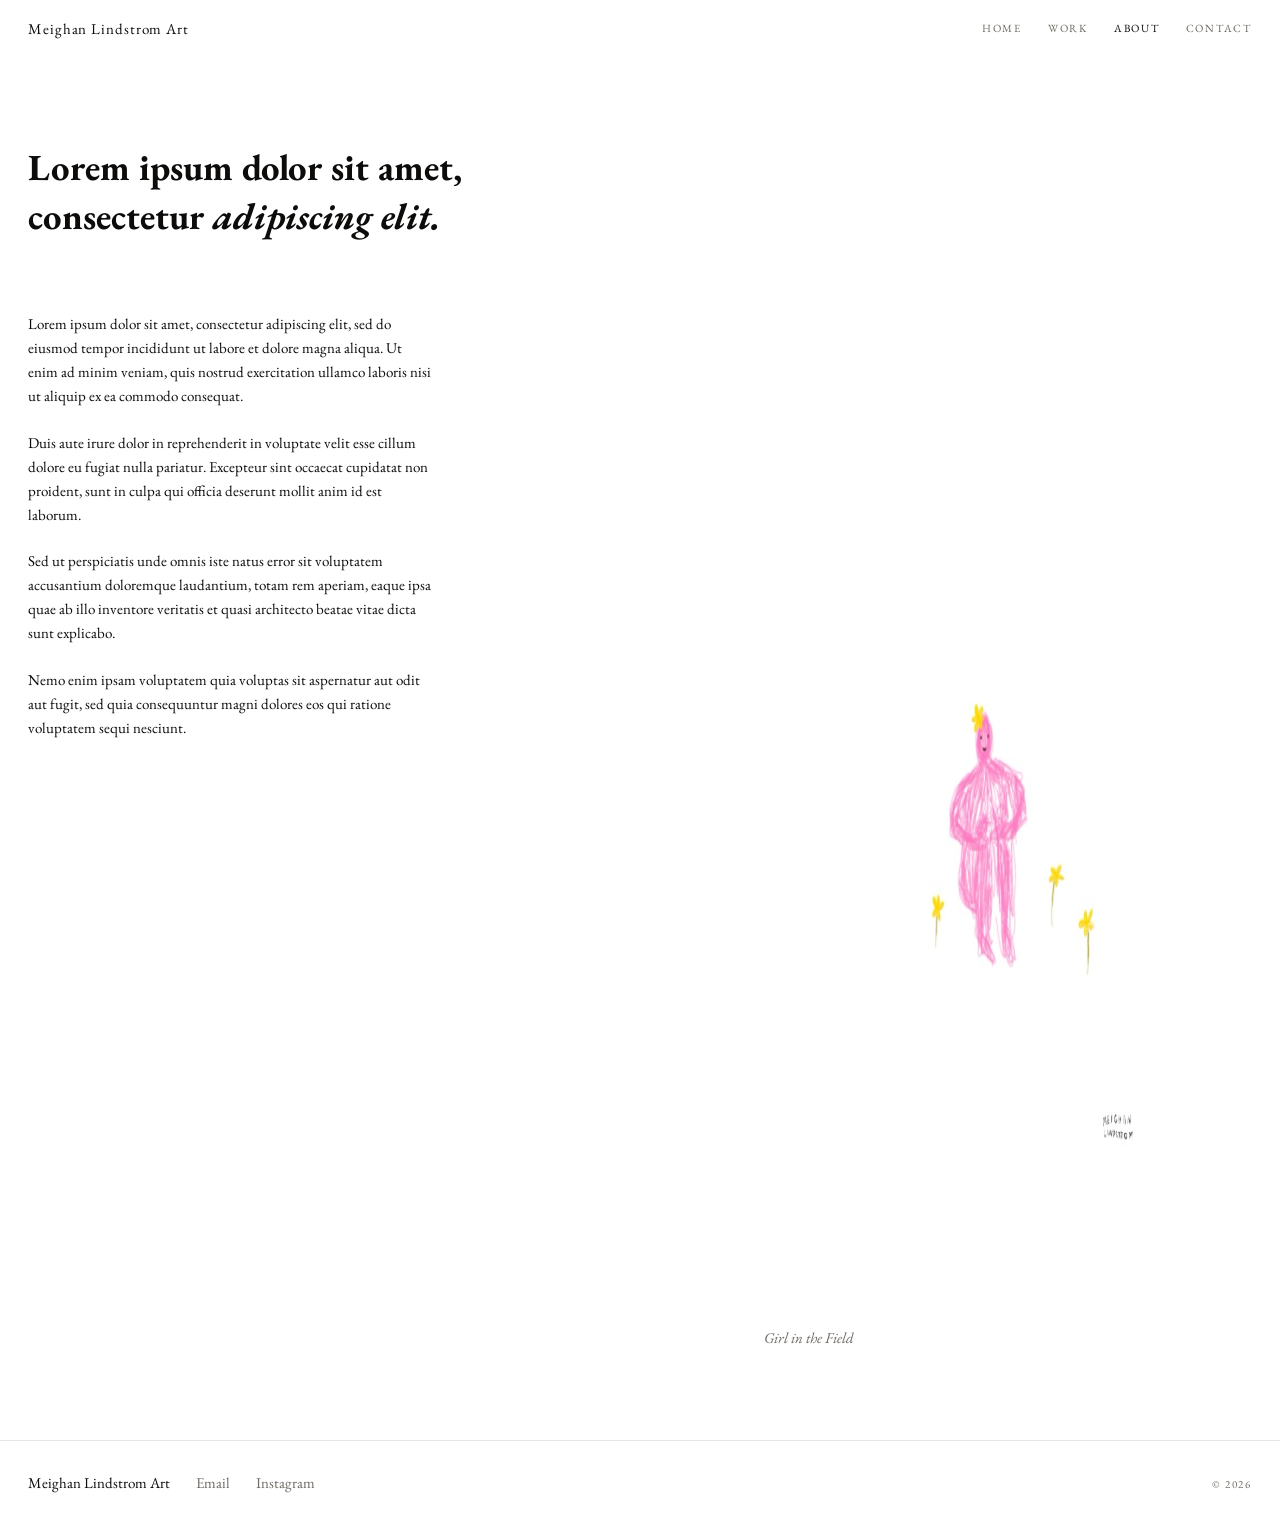
==== about.html @ ddb1b4e3 "Meighan Lindstrom portfolio site Static site, no build step. Home deals a capped chain of prints acr" ====
<!DOCTYPE html>
<html lang="en">
<head>
<meta charset="utf-8">
<meta name="viewport" content="width=device-width, initial-scale=1, viewport-fit=cover">
<title>About — Meighan Lindstrom Art</title>
<meta name="description" content="About Meighan Lindstrom — drawings and hand lettering.">
<link rel="preconnect" href="https://fonts.googleapis.com">
<link rel="preconnect" href="https://fonts.gstatic.com" crossorigin>
<link rel="stylesheet" href="css/style.css">
<link rel="icon" href="data:image/svg+xml,%3Csvg xmlns='http://www.w3.org/2000/svg' viewBox='0 0 32 32'%3E%3Crect width='32' height='32' fill='%23fff'/%3E%3Ctext x='16' y='24' font-family='Georgia,serif' font-size='21' text-anchor='middle' fill='%230d0c0b'%3EM%3C/text%3E%3C/svg%3E">
</head>
<body>

<header class="bar">
  <div class="bar__l"><a class="mark" href="index.html">Meighan Lindstrom Art</a></div>
  <div class="bar__c"></div>
  <nav class="bar__r" aria-label="Primary">
    <a class="navlink" href="index.html">Home</a>
    <a class="navlink" href="gallery.html">Work</a>
    <a class="navlink" href="about.html" aria-current="page">About</a>
    <a class="navlink" href="contact.html">Contact</a>
  </nav>
  <button class="burger" aria-label="Menu" aria-expanded="false">Menu</button>
</header>

<nav class="menu" aria-label="Menu">
  <a href="index.html">Home</a>
  <a href="gallery.html">Work</a>
  <a href="about.html" aria-current="page">About</a>
  <a href="contact.html">Contact</a>
  <div class="menu__sep"></div>
  <div class="menu__meta">
    <a href="mailto:hello@meighanlindstrom.com">hello@meighanlindstrom.com</a>
  </div>
</nav>

<main class="page">

  <div class="block" style="padding-top:clamp(40px,9vh,90px)">

    <!-- PLACEHOLDER — lorem ipsum standing in until Meighan's real
         About copy is written. Nothing here is factual. -->
    <h1 class="lede">
      Lorem ipsum dolor sit amet, consectetur <em>adipiscing elit.</em>
    </h1>

    <div class="cols">

      <div class="copy">
        <p>
          Lorem ipsum dolor sit amet, consectetur adipiscing elit, sed do
          eiusmod tempor incididunt ut labore et dolore magna aliqua. Ut enim
          ad minim veniam, quis nostrud exercitation ullamco laboris nisi ut
          aliquip ex ea commodo consequat.
        </p>
        <p>
          Duis aute irure dolor in reprehenderit in voluptate velit esse
          cillum dolore eu fugiat nulla pariatur. Excepteur sint occaecat
          cupidatat non proident, sunt in culpa qui officia deserunt mollit
          anim id est laborum.
        </p>
        <p>
          Sed ut perspiciatis unde omnis iste natus error sit voluptatem
          accusantium doloremque laudantium, totam rem aperiam, eaque ipsa
          quae ab illo inventore veritatis et quasi architecto beatae vitae
          dicta sunt explicabo.
        </p>
        <p>
          Nemo enim ipsam voluptatem quia voluptas sit aspernatur aut odit aut
          fugit, sed quia consequuntur magni dolores eos qui ratione
          voluptatem sequi nesciunt.
        </p>
      </div>

      <div>
        <figure class="plate">
          <img src="images/thumb/pink-figure.jpg" alt="Girl in the Field — drawing by Meighan Lindstrom" width="1000" height="1000" loading="lazy" decoding="async">
          <figcaption>Girl in the Field</figcaption>
        </figure>
      </div>

    </div>
  </div>

</main>

<footer class="foot">
  <span>Meighan Lindstrom Art</span>
  <a href="mailto:hello@meighanlindstrom.com">Email</a>
  <a href="https://instagram.com/" target="_blank" rel="noopener">Instagram</a>
  <span class="foot__end micro">© <span id="yr">2026</span></span>
</footer>

<script src="js/works.js"></script>
<script src="js/main.js"></script>
</body>
</html>
---- css/style.css ----
/* ============================================================
   MEIGHAN LINDSTROM
   White gallery. EB Garamond. Three-wide grid, tight gutters.
   Titles appear on hover — nothing under a print at rest.
   ============================================================ */

@import url('https://fonts.googleapis.com/css2?family=EB+Garamond:ital,wght@0,400;0,500;1,400&display=swap');

:root {
  --paper: #ffffff;
  --ink:   #0d0c0b;
  --mute:  #6e6a64;
  --rule:  #e8e6e2;

  --serif: 'EB Garamond', Georgia, 'Times New Roman', serif;

  --fs:    15px;
  --fs-sm: 11px;

  --pad:   28px;
  --bar:   58px;

  --ease:  cubic-bezier(0.22, 1, 0.36, 1);

  --stage-y:  clamp(16px, 4vh, 44px);
}

*, *::before, *::after { box-sizing: border-box; }

html { -webkit-text-size-adjust: 100%; }

body {
  margin: 0;
  background: var(--paper);
  color: var(--ink);
  font-family: var(--serif);
  font-size: var(--fs);
  font-weight: 400;
  line-height: 1.6;
  -webkit-font-smoothing: antialiased;
  -moz-osx-font-smoothing: grayscale;
  overflow-x: hidden;
}

img { display: block; max-width: 100%; }
a   { color: inherit; text-decoration: none; }
button {
  font: inherit; color: inherit; letter-spacing: inherit;
  border: 0; background: none; padding: 0; cursor: pointer;
}
::selection { background: var(--ink); color: var(--paper); }

/* available to assistive tech, absent from the page */
.sr-only {
  position: absolute;
  width: 1px; height: 1px;
  padding: 0; margin: -1px;
  overflow: hidden;
  clip: rect(0 0 0 0);
  white-space: nowrap;
  border: 0;
}

/* micro label — the only uppercase in the design */
.micro {
  font-size: var(--fs-sm);
  letter-spacing: .16em;
  text-transform: uppercase;
  color: var(--mute);
}

/* ============================================================
   BAR
   ============================================================ */

.bar {
  position: fixed;
  top: 0; left: 0; right: 0;
  z-index: 50;
  display: grid;
  grid-template-columns: 1fr auto 1fr;
  align-items: center;
  gap: 20px;
  height: var(--bar);
  padding: 0 var(--pad);
  background: var(--paper);
}
.bar__l { justify-self: start; }
.bar__c { justify-self: center; }
.bar__r { justify-self: end; display: flex; gap: 26px; }

.mark {
  display: inline-flex;
  align-items: center;
  min-height: 44px;
  font-size: var(--fs);
  letter-spacing: .06em;
  white-space: nowrap;
}

.filters { display: flex; gap: 22px; }

.filter,
.navlink {
  /* 44px hit area inside the 58px bar — the text does not move */
  display: inline-flex;
  align-items: center;
  min-height: 44px;
  font-size: var(--fs-sm);
  letter-spacing: .16em;
  text-transform: uppercase;
  color: var(--mute);
  white-space: nowrap;
  transition: color .35s var(--ease);
}
.filter:hover,
.navlink:hover { color: var(--ink); }
.filter[aria-pressed="true"],
.navlink[aria-current="page"] { color: var(--ink); }

.page { padding-top: calc(var(--bar) + 4px); }
.page.home { padding-top: var(--bar); }

/* ============================================================
   MENU (small screens)
   ============================================================ */

.burger {
  display: none;
  align-items: center;
  min-height: 44px;
  padding-left: 12px;
  font-size: var(--fs-sm);
  letter-spacing: .16em;
  text-transform: uppercase;
}

.menu {
  position: fixed;
  inset: 0;
  z-index: 45;
  background: var(--paper);
  padding: calc(var(--bar) + 28px) var(--pad) var(--pad);
  display: none;
  flex-direction: column;
}
body.menu-open .menu { display: flex; }
body.menu-open { overflow: hidden; }

.menu a {
  font-size: 1.9rem;
  line-height: 1.5;
  color: var(--ink);
}
.menu a[aria-current="page"] { font-style: italic; }
.menu__sep { height: 1px; background: var(--rule); margin: 26px 0 20px; }
.menu__meta a { font-size: var(--fs); color: var(--mute); }

/* ============================================================
   HOME — a crosshair, a name, and a spiral wake of prints
   ============================================================ */

.home {
  position: relative;
  min-height: calc(100dvh - var(--bar));
  overflow: hidden;
  padding: 0;
}

/* structure lines — the page is divided, not decorated */
.rules { position: absolute; inset: 0; pointer-events: none; z-index: 0; }
.rule { position: absolute; background: var(--rule); }

/* a single cross through the middle of the page, both lines running
   edge to edge */
.rule--v1 { left: 50%; top: 0;  bottom: 0; width: 1px; }
.rule--h1 { top: 50%;  left: 0; right: 0;  height: 1px; }

/* the deck — sets of prints land as one continuous, square-on chain.
   No transitions here on purpose: cards appear and go in a single frame. */
.trail { position: absolute; inset: 0; pointer-events: none; z-index: 1; }

.card {
  position: absolute;
  width: var(--w, 150px);
  aspect-ratio: 1;
  background: var(--paper);
  /* a hairline edge, because most of these prints are on white paper
     and a stack of them would otherwise read as one blank shape */
  box-shadow: 0 0 0 1px var(--rule);
  transform: translate(-50%, -50%);
}
.card img { width: 100%; height: 100%; object-fit: contain; }

.stage {
  position: relative;
  z-index: 2;
  min-height: calc(100dvh - var(--bar));
  display: grid;
  place-items: center;
  padding: 0 var(--pad);
  text-align: center;
  pointer-events: none;
}
.stage > * { pointer-events: auto; }

.stage__name {
  margin: 0;
  font-size: clamp(2.8rem, 9vw, 7.5rem);
  font-weight: 400;
  /* Garamond carries a long g descender and tall d/t ascenders; below
     about 1.06 the two lines collide. No glow is needed once they clear. */
  line-height: 1.08;
  letter-spacing: -0.02em;
}
.stage__name em { font-style: italic; }

.stage__say {
  margin: 22px 0 0;
  font-size: clamp(1rem, 1.7vw, 1.2rem);
  color: var(--mute);
}
.stage__go { margin-top: 34px; }

.stage__foot {
  position: absolute;
  z-index: 2;
  bottom: 0; left: 0; right: 0;
  display: flex;
  justify-content: space-between;
  gap: 16px;
  padding: 0 var(--pad) 26px;
  pointer-events: none;
}
.stage__foot > * {
  background: var(--paper);
  /* padding grows the hit area; the negative margin keeps the baseline */
  padding: 10px 0;
  margin: -10px 0;
}
.stage__foot a {
  pointer-events: auto;
  transition: color .35s var(--ease);
}
.stage__foot a:hover { color: var(--ink); }

/* lining figures, so the milliseconds do not shuffle the text width */
.stage__clock {
  font-variant-numeric: tabular-nums;
  font-feature-settings: "tnum";
}

.tlink {
  display: inline-flex;
  align-items: baseline;
  min-height: 44px;
  gap: 14px;
  font-family: var(--serif);
  font-style: italic;
  font-size: clamp(1.5rem, 2.4vw, 2.1rem);
  line-height: 1;
  letter-spacing: 0;
  text-transform: lowercase;
  padding-bottom: 4px;
  border-bottom: 1px solid transparent;
  background: transparent;
  transition: border-color .35s var(--ease);
}
.tlink:hover { border-color: var(--rule); }
.tlink svg { width: 12px; height: 12px; align-self: center; }

@media (max-width: 640px) {
  .stage__foot { font-size: 10px; }
}

/* ============================================================
   GRID — three wide, tight, no captions until hover
   ============================================================ */

.grid {
  display: grid;
  grid-template-columns: 1fr;
  gap: 30px 16px;
  padding: 14px var(--pad) 80px;
}
@media (min-width: 560px) {
  .grid {
    grid-template-columns: repeat(2, 1fr);
    gap: clamp(30px, 3.4vw, 52px) clamp(14px, 1.8vw, 26px);
  }
}
@media (min-width: 1000px) {
  .grid { grid-template-columns: repeat(3, 1fr); }
}

.item { display: block; }
.item.is-hidden { display: none; }

.item__box {
  display: flex;
  width: 100%;
  aspect-ratio: 1;
  align-items: center;
  justify-content: center;
}
.item__box img {
  max-width: 100%;
  max-height: 100%;
  width: auto;
  height: auto;
  opacity: 0;
  transition: opacity .5s var(--ease);
}
.item__box img.is-loaded { opacity: 1; }

/* title reserved but invisible until hover — keeps the lines clean */
.item__cap {
  display: block;
  height: 1.6em;
  margin-top: 18px;
  text-align: center;
  font-size: var(--fs);
  font-style: italic;
  color: var(--ink);
  opacity: 0;
  transform: translateY(4px);
  transition: opacity .4s var(--ease), transform .4s var(--ease);
  overflow: hidden;
  white-space: nowrap;
  text-overflow: ellipsis;
}
.item:hover .item__cap,
.item:focus-visible .item__cap { opacity: 1; transform: translateY(0); }

/* ============================================================
   TEXT PAGES
   ============================================================ */

.block { padding: 0 var(--pad) 90px; }

.lede {
  max-width: 30ch;
  margin: 0 0 clamp(48px, 8vh, 80px);
  font-size: clamp(1.5rem, 3.4vw, 2.3rem);
  line-height: 1.32;
}
.lede em { font-style: italic; }

.cols {
  display: grid;
  grid-template-columns: 1fr;
  gap: clamp(40px, 6vw, 80px);
}
@media (min-width: 860px) { .cols { grid-template-columns: 1.15fr .85fr; } }

.copy { max-width: 58ch; }
.copy p { margin: 0 0 1.5em; }
.copy p:last-child { margin-bottom: 0; }

.row {
  display: grid;
  grid-template-columns: 1fr;
  gap: 2px 20px;
  padding: 14px 0;
  border-top: 1px solid var(--rule);
}
@media (min-width: 560px) { .row { grid-template-columns: 9em 1fr; align-items: baseline; } }
.row:last-of-type { border-bottom: 1px solid var(--rule); }
.row__v a { border-bottom: 1px solid var(--rule); transition: border-color .35s var(--ease); }
.row__v a:hover { border-color: var(--ink); }

.plate { margin: 0; }
.plate figcaption { margin-top: 14px; font-style: italic; color: var(--mute); }

.head { padding: 0 var(--pad); margin-bottom: clamp(30px, 6vh, 54px); }

/* ============================================================
   FORM
   ============================================================ */

.form { max-width: 440px; }
.field { margin-bottom: 26px; }
.field label { display: block; margin-bottom: 8px; }

.field input,
.field textarea,
.field select {
  width: 100%;
  padding: 8px 0;
  border: 0;
  border-bottom: 1px solid var(--rule);
  border-radius: 0;
  background: none;
  font-family: var(--serif);
  font-size: var(--fs);
  color: var(--ink);
  transition: border-color .35s var(--ease);
}
.field textarea { resize: vertical; min-height: 6em; line-height: 1.6; }
.field select { appearance: none; cursor: pointer; padding-right: 22px; }

/* a select must not read as a text input */
.select-wrap { position: relative; display: block; }
.select-wrap svg {
  position: absolute;
  right: 2px; top: 50%;
  width: 10px; height: 10px;
  margin-top: -5px;
  pointer-events: none;
  color: var(--mute);
}
.field input:focus,
.field textarea:focus,
.field select:focus { outline: none; border-bottom-color: var(--ink); }

.submit {
  padding: 13px 40px;
  background: var(--ink);
  color: var(--paper);
  font-size: var(--fs-sm);
  letter-spacing: .16em;
  text-transform: uppercase;
  transition: opacity .35s var(--ease);
}
.submit:hover { opacity: .8; }

.note { margin-top: 18px; max-width: 42ch; }

/* ============================================================
   VIEWER
   ============================================================ */

.viewer {
  position: fixed;
  inset: 0;
  z-index: 60;
  display: none;
  grid-template-rows: var(--bar) 1fr var(--bar);
  background: var(--paper);
}
.viewer.is-open { display: grid; }
.viewer { overflow: hidden; }

.viewer__bar {
  position: relative;
  z-index: 2;
  background: var(--paper);
  display: flex;
  align-items: center;
  justify-content: space-between;
  gap: 20px;
  padding: 0 var(--pad);
}
.viewer__title {
  font-style: italic;
  font-size: var(--fs);
  min-width: 0;
  overflow: hidden;
  white-space: nowrap;
  text-overflow: ellipsis;
  opacity: 0;
  transition: opacity .4s var(--ease);
}
.viewer__title.is-in { opacity: 1; }
.viewer__close { display: inline-flex; align-items: center; min-height: 44px; font-size: var(--fs-sm); letter-spacing: .16em; text-transform: uppercase; color: var(--mute); transition: color .35s var(--ease); }
.viewer__close:hover { color: var(--ink); }

.viewer__stage {
  position: relative;
  min-height: 0;
}

/* two stacked layers so one print can cross-fade into the next */
.vlayer {
  position: absolute;
  inset: 0;
  display: flex;
  align-items: center;
  justify-content: center;
  padding: var(--stage-y) clamp(24px, 6vw, 90px);
  opacity: 0;
  pointer-events: none;
}
.vlayer.is-active { opacity: 1; pointer-events: auto; }

.vlayer__fig {
  position: relative;
  margin: 0;
  display: flex;
  align-items: center;
  justify-content: center;
  max-width: 100%;
  max-height: 100%;
}

.vlayer__img {
  position: relative;
  width: auto;
  height: auto;
  max-width: 100%;
  /* percentages would resolve against an auto-height parent and be
     dropped, so this is measured off the stage instead */
  max-height: calc(100dvh - (var(--bar) * 2) - (var(--stage-y) * 2));
}

.viewer__nav {
  position: relative;
  z-index: 2;
  background: var(--paper);
  display: flex;
  align-items: center;
  justify-content: flex-end;
  gap: 22px;
  padding: 0 var(--pad);
}
.viewer__count {
  font-size: var(--fs-sm);
  letter-spacing: .16em;
  color: var(--mute);
  font-variant-numeric: tabular-nums;
}
.arrow {
  display: grid;
  place-items: center;
  width: 44px; height: 44px;
  color: var(--mute);
  transition: color .35s var(--ease), transform .45s var(--ease);
}
.arrow:hover { color: var(--ink); }
.arrow--prev:hover { transform: translateX(-3px); }
.arrow--next:hover { transform: translateX(3px); }
.arrow svg { width: 17px; height: 17px; }

/* ============================================================
   FOOT
   ============================================================ */

.foot {
  display: flex;
  flex-wrap: wrap;
  gap: 10px 26px;
  align-items: baseline;
  padding: 30px var(--pad) 36px;
  border-top: 1px solid var(--rule);
}
.foot a { color: var(--mute); transition: color .35s var(--ease); }
.foot a:hover { color: var(--ink); }
.foot__end { margin-left: auto; }

/* ============================================================
   SMALL SCREENS
   ============================================================ */

@media (max-width: 859px) {
  :root { --pad: 20px; }
  .bar { grid-template-columns: 1fr auto; }
  .bar__c, .bar__r { display: none; }
  .burger { display: inline-flex; justify-self: end; }

  .filterbar {
    position: sticky;
    top: var(--bar);
    z-index: 30;
    background: var(--paper);
    padding: 4px var(--pad) 16px;
    overflow-x: auto;
    -webkit-overflow-scrolling: touch;
    scrollbar-width: none;
  }
  .filterbar::-webkit-scrollbar { display: none; }
  .filterbar .filters { width: max-content; }
}
@media (min-width: 860px) { .filterbar { display: none; } }

@media (prefers-reduced-motion: reduce) {
  /* colour and opacity feedback survives; travel does not.
     JS also sets the viewer's slide distance to 0. */
  html { scroll-behavior: auto; }
  .item__cap { opacity: 1; transform: none; transition: none; }
  .arrow:hover { transform: none; }
  .vlayer { transition-property: opacity !important; }
  .trail { display: none; }
}
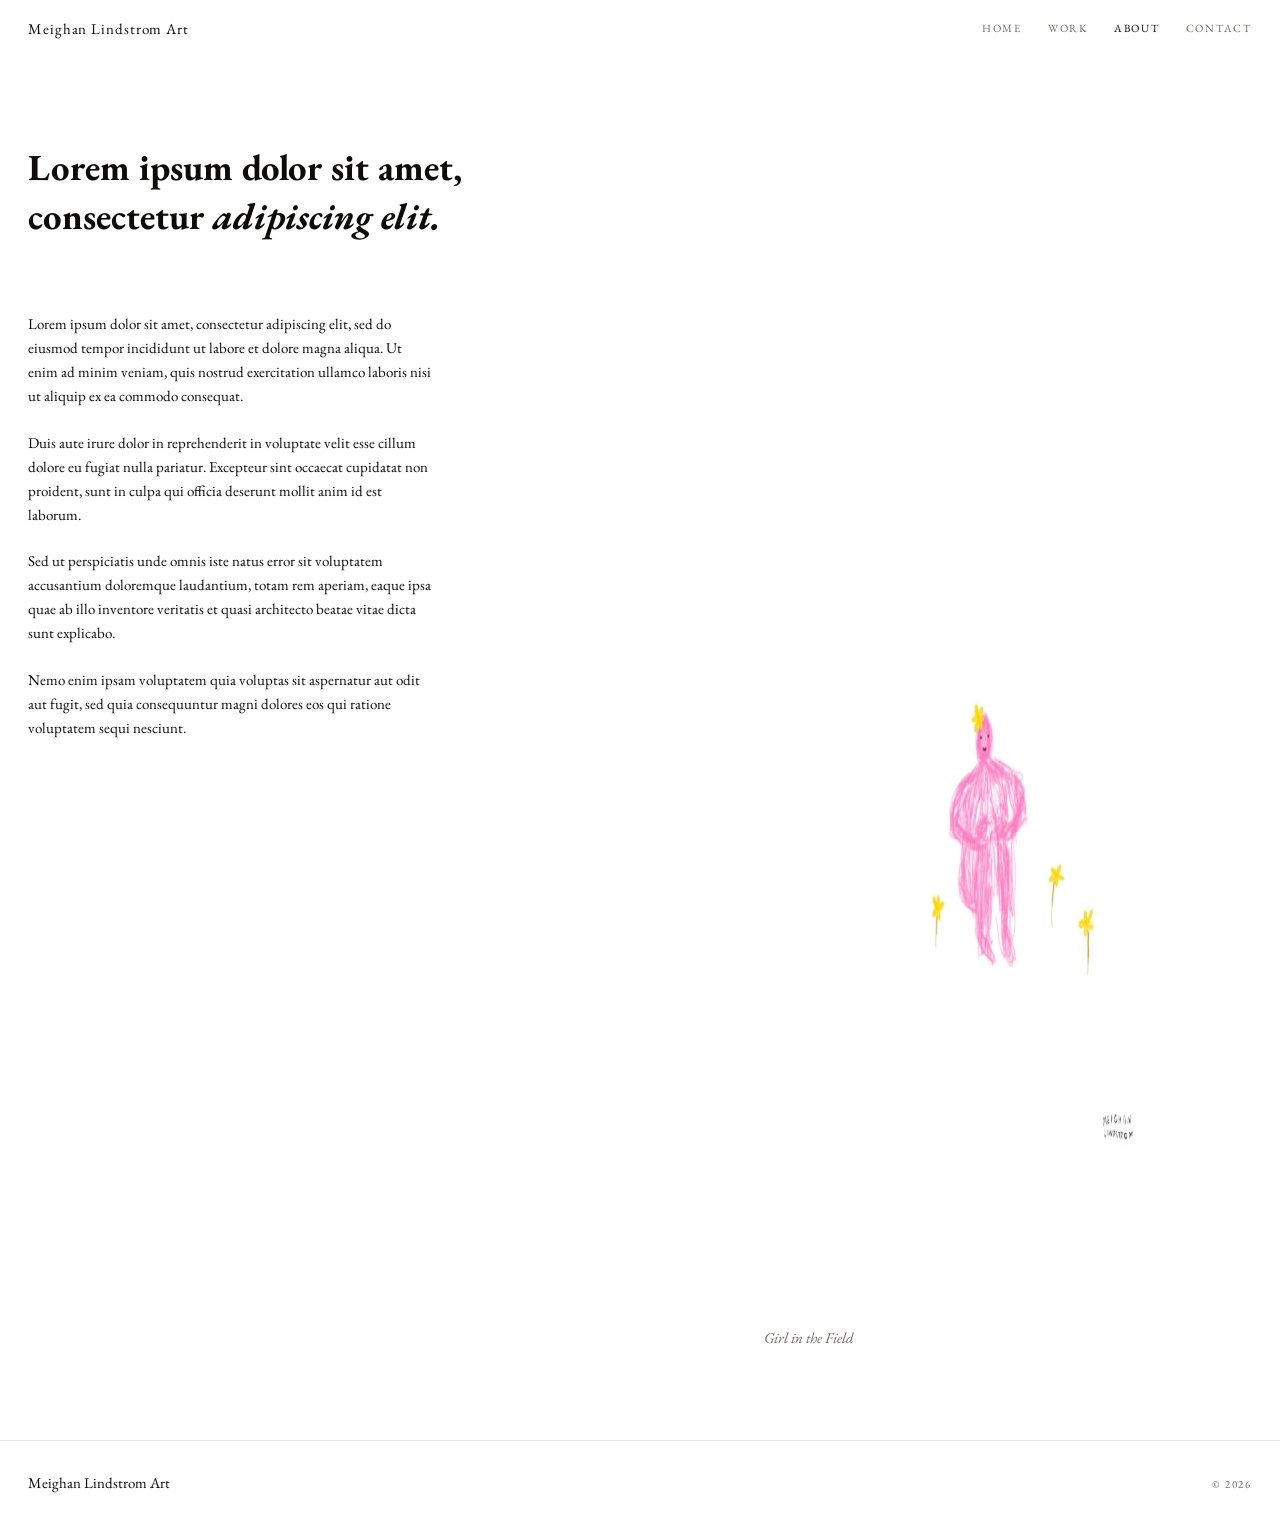
==== commit ac0a501c: "Remove placeholder contact details The site shipped with an invented hello@ address and an Instagram" ====
--- a/about.html
+++ b/about.html
@@ -29,10 +29,6 @@
   <a href="gallery.html">Work</a>
   <a href="about.html" aria-current="page">About</a>
   <a href="contact.html">Contact</a>
-  <div class="menu__sep"></div>
-  <div class="menu__meta">
-    <a href="mailto:hello@meighanlindstrom.com">hello@meighanlindstrom.com</a>
-  </div>
 </nav>
 
 <main class="page">
@@ -87,8 +83,6 @@
 
 <footer class="foot">
   <span>Meighan Lindstrom Art</span>
-  <a href="mailto:hello@meighanlindstrom.com">Email</a>
-  <a href="https://instagram.com/" target="_blank" rel="noopener">Instagram</a>
   <span class="foot__end micro">© <span id="yr">2026</span></span>
 </footer>
 
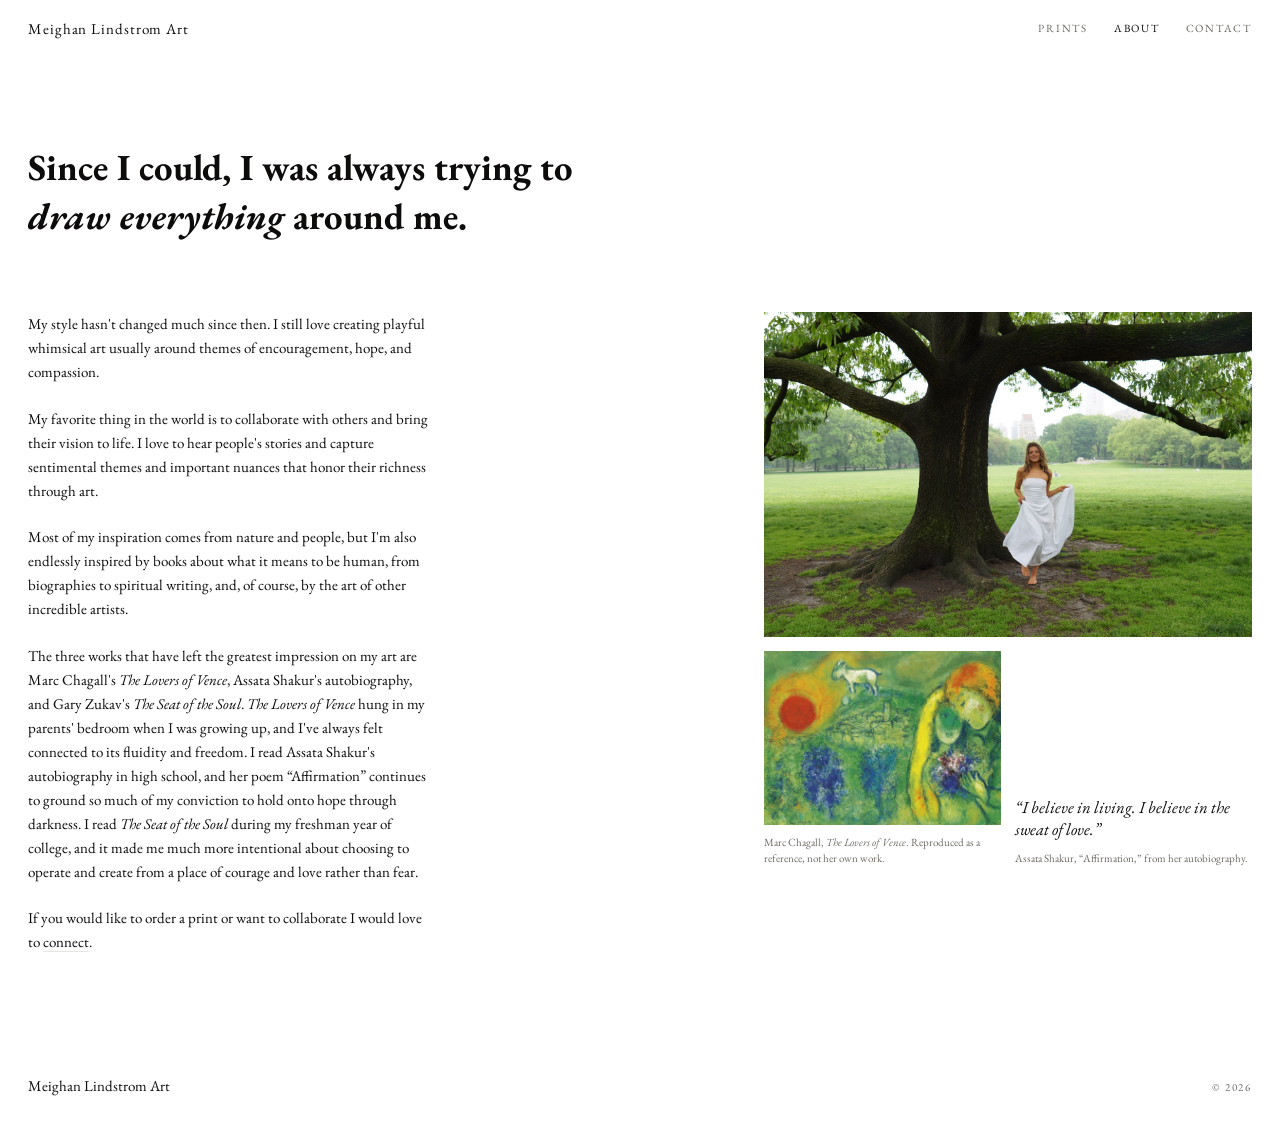
==== commit 2801e4a8: "Prints page becomes the home page; new work; icon Meighan's edits: - the welcome page is gone, the p" ====
--- a/about.html
+++ b/about.html
@@ -8,7 +8,9 @@
 <link rel="preconnect" href="https://fonts.googleapis.com">
 <link rel="preconnect" href="https://fonts.gstatic.com" crossorigin>
 <link rel="stylesheet" href="css/style.css">
-<link rel="icon" href="data:image/svg+xml,%3Csvg xmlns='http://www.w3.org/2000/svg' viewBox='0 0 32 32'%3E%3Crect width='32' height='32' fill='%23fff'/%3E%3Ctext x='16' y='24' font-family='Georgia,serif' font-size='21' text-anchor='middle' fill='%230d0c0b'%3EM%3C/text%3E%3C/svg%3E">
+<link rel="icon" href="images/icon-32.png" sizes="32x32">
+<link rel="icon" href="images/icon-512.png" sizes="512x512">
+<link rel="apple-touch-icon" href="images/icon-180.png">
 </head>
 <body>
 
@@ -16,8 +18,7 @@
   <div class="bar__l"><a class="mark" href="index.html">Meighan Lindstrom Art</a></div>
   <div class="bar__c"></div>
   <nav class="bar__r" aria-label="Primary">
-    <a class="navlink" href="index.html">Home</a>
-    <a class="navlink" href="gallery.html">Work</a>
+    <a class="navlink" href="index.html">Prints</a>
     <a class="navlink" href="about.html" aria-current="page">About</a>
     <a class="navlink" href="contact.html">Contact</a>
   </nav>
@@ -25,8 +26,7 @@
 </header>
 
 <nav class="menu" aria-label="Menu">
-  <a href="index.html">Home</a>
-  <a href="gallery.html">Work</a>
+  <a href="index.html">Prints</a>
   <a href="about.html" aria-current="page">About</a>
   <a href="contact.html">Contact</a>
 </nav>
@@ -35,45 +35,64 @@
 
   <div class="block" style="padding-top:clamp(40px,9vh,90px)">
 
-    <!-- PLACEHOLDER — lorem ipsum standing in until Meighan's real
-         About copy is written. Nothing here is factual. -->
     <h1 class="lede">
-      Lorem ipsum dolor sit amet, consectetur <em>adipiscing elit.</em>
+      Since I could, I was always trying to <em>draw everything</em> around me.
     </h1>
 
     <div class="cols">
 
       <div class="copy">
         <p>
-          Lorem ipsum dolor sit amet, consectetur adipiscing elit, sed do
-          eiusmod tempor incididunt ut labore et dolore magna aliqua. Ut enim
-          ad minim veniam, quis nostrud exercitation ullamco laboris nisi ut
-          aliquip ex ea commodo consequat.
+          My style hasn't changed much since then. I still love creating
+          playful whimsical art usually around themes of encouragement, hope,
+          and compassion.
         </p>
         <p>
-          Duis aute irure dolor in reprehenderit in voluptate velit esse
-          cillum dolore eu fugiat nulla pariatur. Excepteur sint occaecat
-          cupidatat non proident, sunt in culpa qui officia deserunt mollit
-          anim id est laborum.
+          My favorite thing in the world is to collaborate with others and
+          bring their vision to life. I love to hear people's stories and
+          capture sentimental themes and important nuances that honor their
+          richness through art.
         </p>
         <p>
-          Sed ut perspiciatis unde omnis iste natus error sit voluptatem
-          accusantium doloremque laudantium, totam rem aperiam, eaque ipsa
-          quae ab illo inventore veritatis et quasi architecto beatae vitae
-          dicta sunt explicabo.
+          Most of my inspiration comes from nature and people, but I'm also
+          endlessly inspired by books about what it means to be human, from
+          biographies to spiritual writing, and, of course, by the art of
+          other incredible artists.
         </p>
         <p>
-          Nemo enim ipsam voluptatem quia voluptas sit aspernatur aut odit aut
-          fugit, sed quia consequuntur magni dolores eos qui ratione
-          voluptatem sequi nesciunt.
+          The three works that have left the greatest impression on my art are
+          Marc Chagall's <em>The Lovers of Vence</em>, Assata Shakur's
+          autobiography, and Gary Zukav's <em>The Seat of the Soul</em>.
+          <em>The Lovers of Vence</em> hung in my parents' bedroom when I was
+          growing up, and I've always felt connected to its fluidity and
+          freedom. I read Assata Shakur's autobiography in high school, and her
+          poem &ldquo;Affirmation&rdquo; continues to ground so much of my
+          conviction to hold onto hope through darkness. I read
+          <em>The Seat of the Soul</em> during my freshman year of college, and
+          it made me much more intentional about choosing to operate and create
+          from a place of courage and love rather than fear.
+        </p>
+        <p>
+          If you would like to order a print or want to collaborate I would
+          love to <a href="contact.html" style="border-bottom:1px solid var(--rule)">connect</a>.
         </p>
       </div>
 
-      <div>
-        <figure class="plate">
-          <img src="images/thumb/pink-figure.jpg" alt="Girl in the Field — drawing by Meighan Lindstrom" width="1000" height="1000" loading="lazy" decoding="async">
-          <figcaption>Girl in the Field</figcaption>
+      <div class="about__side">
+        <figure class="portrait">
+          <img src="images/portrait.jpg" alt="Meighan Lindstrom in Central Park" width="1500" height="1000" loading="lazy" decoding="async">
         </figure>
+
+        <div class="pair">
+          <figure>
+            <img src="images/ref-chagall.jpg" alt="The Lovers of Vence, a painting by Marc Chagall" width="1000" height="735" loading="lazy" decoding="async">
+            <figcaption>Marc Chagall, <em>The Lovers of Vence</em>. Reproduced as a reference, not her own work.</figcaption>
+          </figure>
+          <figure class="ref-quote">
+            <blockquote>&ldquo;I believe in living. I believe in the sweat of love.&rdquo;</blockquote>
+            <figcaption>Assata Shakur, &ldquo;Affirmation,&rdquo; from her autobiography.</figcaption>
+          </figure>
+        </div>
       </div>
 
     </div>
--- a/css/style.css
+++ b/css/style.css
@@ -83,7 +83,13 @@
   gap: 20px;
   height: var(--bar);
   padding: 0 var(--pad);
-  background: var(--paper);
+  /* nothing behind it until the page moves, so the deck runs under it */
+  background: transparent;
+  transition: background-color .4s var(--ease), box-shadow .4s var(--ease);
+}
+body.scrolled .bar {
+  background: var(--paper);
+  box-shadow: 0 1px 0 0 var(--rule);
 }
 .bar__l { justify-self: start; }
 .bar__c { justify-self: center; }
@@ -98,9 +104,6 @@
   white-space: nowrap;
 }
 
-.filters { display: flex; gap: 22px; }
-
-.filter,
 .navlink {
   /* 44px hit area inside the 58px bar — the text does not move */
   display: inline-flex;
@@ -113,13 +116,10 @@
   white-space: nowrap;
   transition: color .35s var(--ease);
 }
-.filter:hover,
 .navlink:hover { color: var(--ink); }
-.filter[aria-pressed="true"],
 .navlink[aria-current="page"] { color: var(--ink); }
 
 .page { padding-top: calc(var(--bar) + 4px); }
-.page.home { padding-top: var(--bar); }
 
 /* ============================================================
    MENU (small screens)
@@ -145,6 +145,7 @@
   flex-direction: column;
 }
 body.menu-open .menu { display: flex; }
+body.menu-open .bar { background: var(--paper); }
 body.menu-open { overflow: hidden; }
 
 .menu a {
@@ -155,123 +156,6 @@
 .menu a[aria-current="page"] { font-style: italic; }
 .menu__sep { height: 1px; background: var(--rule); margin: 26px 0 20px; }
 .menu__meta a { font-size: var(--fs); color: var(--mute); }
-
-/* ============================================================
-   HOME — a crosshair, a name, and a spiral wake of prints
-   ============================================================ */
-
-.home {
-  position: relative;
-  min-height: calc(100dvh - var(--bar));
-  overflow: hidden;
-  padding: 0;
-}
-
-/* structure lines — the page is divided, not decorated */
-.rules { position: absolute; inset: 0; pointer-events: none; z-index: 0; }
-.rule { position: absolute; background: var(--rule); }
-
-/* a single cross through the middle of the page, both lines running
-   edge to edge */
-.rule--v1 { left: 50%; top: 0;  bottom: 0; width: 1px; }
-.rule--h1 { top: 50%;  left: 0; right: 0;  height: 1px; }
-
-/* the deck — sets of prints land as one continuous, square-on chain.
-   No transitions here on purpose: cards appear and go in a single frame. */
-.trail { position: absolute; inset: 0; pointer-events: none; z-index: 1; }
-
-.card {
-  position: absolute;
-  width: var(--w, 150px);
-  aspect-ratio: 1;
-  background: var(--paper);
-  /* a hairline edge, because most of these prints are on white paper
-     and a stack of them would otherwise read as one blank shape */
-  box-shadow: 0 0 0 1px var(--rule);
-  transform: translate(-50%, -50%);
-}
-.card img { width: 100%; height: 100%; object-fit: contain; }
-
-.stage {
-  position: relative;
-  z-index: 2;
-  min-height: calc(100dvh - var(--bar));
-  display: grid;
-  place-items: center;
-  padding: 0 var(--pad);
-  text-align: center;
-  pointer-events: none;
-}
-.stage > * { pointer-events: auto; }
-
-.stage__name {
-  margin: 0;
-  font-size: clamp(2.8rem, 9vw, 7.5rem);
-  font-weight: 400;
-  /* Garamond carries a long g descender and tall d/t ascenders; below
-     about 1.06 the two lines collide. No glow is needed once they clear. */
-  line-height: 1.08;
-  letter-spacing: -0.02em;
-}
-.stage__name em { font-style: italic; }
-
-.stage__say {
-  margin: 22px 0 0;
-  font-size: clamp(1rem, 1.7vw, 1.2rem);
-  color: var(--mute);
-}
-.stage__go { margin-top: 34px; }
-
-.stage__foot {
-  position: absolute;
-  z-index: 2;
-  bottom: 0; left: 0; right: 0;
-  display: flex;
-  justify-content: space-between;
-  gap: 16px;
-  padding: 0 var(--pad) 26px;
-  pointer-events: none;
-}
-.stage__foot > * {
-  background: var(--paper);
-  /* padding grows the hit area; the negative margin keeps the baseline */
-  padding: 10px 0;
-  margin: -10px 0;
-}
-.stage__foot a {
-  pointer-events: auto;
-  transition: color .35s var(--ease);
-}
-.stage__foot a:hover { color: var(--ink); }
-
-/* lining figures, so the milliseconds do not shuffle the text width */
-.stage__clock {
-  font-variant-numeric: tabular-nums;
-  font-feature-settings: "tnum";
-}
-
-.tlink {
-  display: inline-flex;
-  align-items: baseline;
-  min-height: 44px;
-  gap: 14px;
-  font-family: var(--serif);
-  font-style: italic;
-  font-size: clamp(1.5rem, 2.4vw, 2.1rem);
-  line-height: 1;
-  letter-spacing: 0;
-  text-transform: lowercase;
-  padding-bottom: 4px;
-  border-bottom: 1px solid transparent;
-  background: transparent;
-  transition: border-color .35s var(--ease);
-}
-.tlink:hover { border-color: var(--rule); }
-.tlink svg { width: 12px; height: 12px; align-self: center; }
-
-@media (max-width: 640px) {
-  .stage__foot { font-size: 10px; }
-}
 
 /* ============================================================
    GRID — three wide, tight, no captions until hover
@@ -370,6 +254,36 @@
 .row__v a:hover { border-color: var(--ink); }
 
 .plate { margin: 0; }
+
+/* about: the photograph sits in the side column, with room beneath it
+   for the two reference images once they are cleared to publish */
+.portrait { margin: 0; }
+.portrait img { width: 100%; height: auto; }
+.portrait figcaption { margin-top: 12px; font-style: italic; color: var(--mute); }
+
+.pair {
+  display: grid;
+  grid-template-columns: 1fr 1fr;
+  gap: 14px;
+  margin-top: 14px;
+}
+.pair figure { margin: 0; }
+.pair img { width: 100%; height: auto; }
+.pair figcaption { margin-top: 10px; font-size: var(--fs-sm); color: var(--mute); line-height: 1.45; }
+
+/* the second reference is a text artifact rather than an image, so it
+   is given the same footprint as the plate beside it */
+.ref-quote {
+  display: flex;
+  flex-direction: column;
+  justify-content: flex-end;
+}
+.ref-quote blockquote {
+  margin: 0;
+  font-style: italic;
+  font-size: 1.05rem;
+  line-height: 1.35;
+}
 .plate figcaption { margin-top: 14px; font-style: italic; color: var(--mute); }
 
 .head { padding: 0 var(--pad); margin-bottom: clamp(30px, 6vh, 54px); }
@@ -541,7 +455,6 @@
   gap: 10px 26px;
   align-items: baseline;
   padding: 30px var(--pad) 36px;
-  border-top: 1px solid var(--rule);
 }
 .foot a { color: var(--mute); transition: color .35s var(--ease); }
 .foot a:hover { color: var(--ink); }
@@ -556,28 +469,13 @@
   .bar { grid-template-columns: 1fr auto; }
   .bar__c, .bar__r { display: none; }
   .burger { display: inline-flex; justify-self: end; }
-
-  .filterbar {
-    position: sticky;
-    top: var(--bar);
-    z-index: 30;
-    background: var(--paper);
-    padding: 4px var(--pad) 16px;
-    overflow-x: auto;
-    -webkit-overflow-scrolling: touch;
-    scrollbar-width: none;
-  }
-  .filterbar::-webkit-scrollbar { display: none; }
-  .filterbar .filters { width: max-content; }
-}
-@media (min-width: 860px) { .filterbar { display: none; } }
+}
 
 @media (prefers-reduced-motion: reduce) {
-  /* colour and opacity feedback survives; travel does not.
-     JS also sets the viewer's slide distance to 0. */
+  /* colour and opacity feedback survives; the viewer's slide does not.
+     JS also sets the slide distance to 0. */
   html { scroll-behavior: auto; }
   .item__cap { opacity: 1; transform: none; transition: none; }
   .arrow:hover { transform: none; }
   .vlayer { transition-property: opacity !important; }
-  .trail { display: none; }
-}
+}
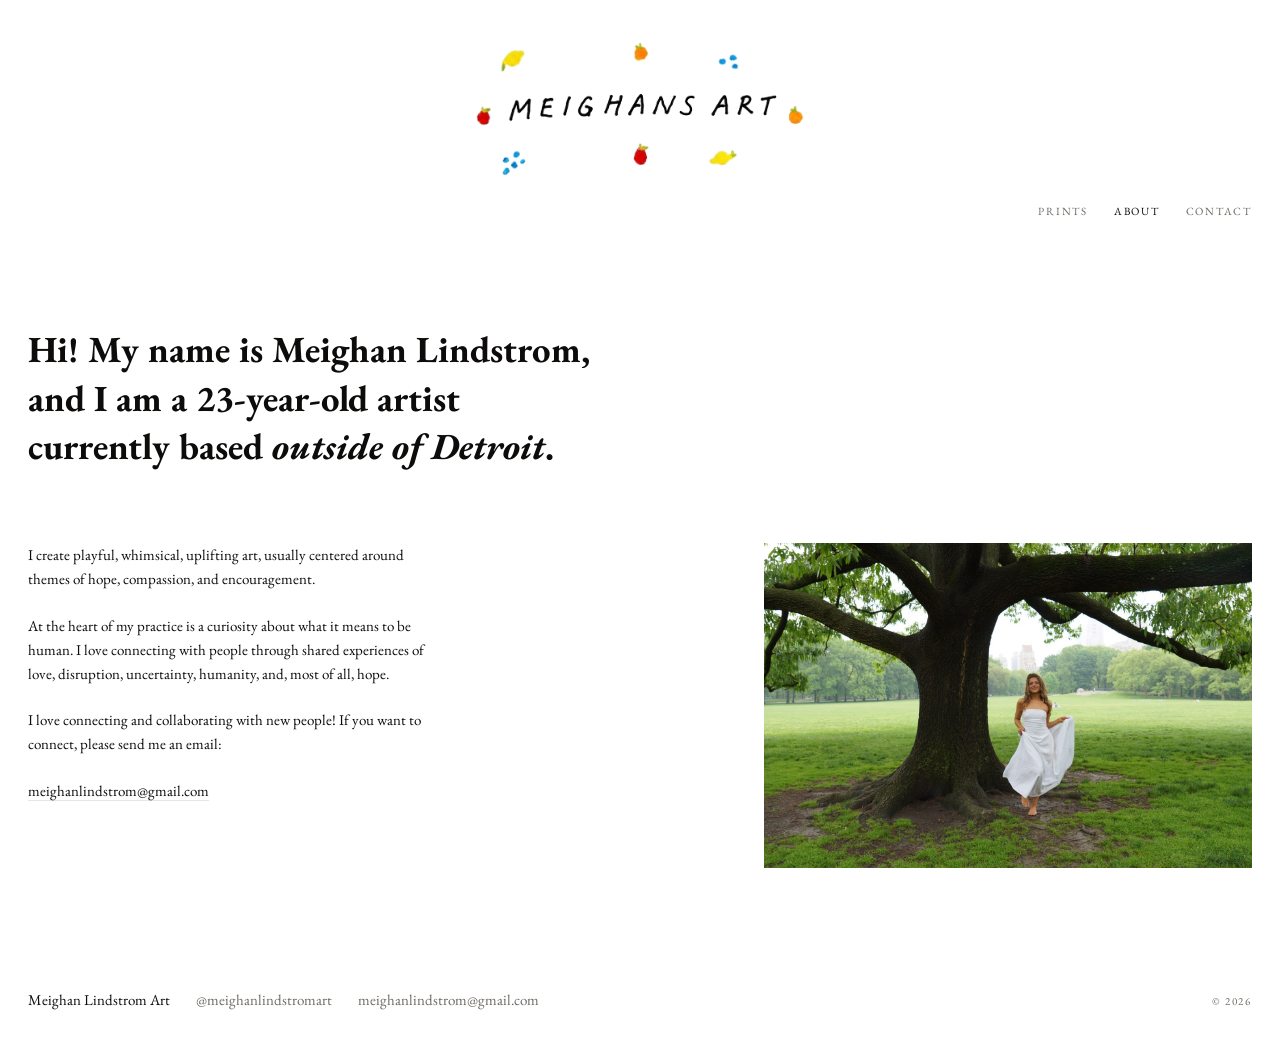
==== commit c56457af: "Meighan's final edits: her order, her bio, logo as the title Her running order, sent as four annotat" ====
--- a/about.html
+++ b/about.html
@@ -5,6 +5,12 @@
 <meta name="viewport" content="width=device-width, initial-scale=1, viewport-fit=cover">
 <title>About — Meighan Lindstrom Art</title>
 <meta name="description" content="About Meighan Lindstrom — drawings and hand lettering.">
+<meta property="og:title" content="About — Meighan Lindstrom Art">
+<meta property="og:url" content="https://landon358.github.io/meighanlindstromart/about.html">
+<meta property="og:image" content="https://landon358.github.io/meighanlindstromart/images/share-cover.jpg">
+<meta property="og:image:alt" content="Meighan Lindstrom Art">
+<meta property="og:type" content="website">
+<meta name="twitter:card" content="summary_large_image">
 <link rel="preconnect" href="https://fonts.googleapis.com">
 <link rel="preconnect" href="https://fonts.gstatic.com" crossorigin>
 <link rel="stylesheet" href="css/style.css">
@@ -14,8 +20,14 @@
 </head>
 <body>
 
+<div class="brand">
+  <a class="brand__link" href="index.html">
+    <img class="logo" src="images/wordmark.png" alt="Meighan Lindstrom Art" width="841" height="362" decoding="async">
+  </a>
+</div>
+
 <header class="bar">
-  <div class="bar__l"><a class="mark" href="index.html">Meighan Lindstrom Art</a></div>
+  <div class="bar__l"></div>
   <div class="bar__c"></div>
   <nav class="bar__r" aria-label="Primary">
     <a class="navlink" href="index.html">Prints</a>
@@ -36,45 +48,28 @@
   <div class="block" style="padding-top:clamp(40px,9vh,90px)">
 
     <h1 class="lede">
-      Since I could, I was always trying to <em>draw everything</em> around me.
+      Hi! My name is Meighan Lindstrom, and I am a 23-year-old artist
+      currently based <em>outside of Detroit</em>.
     </h1>
 
     <div class="cols">
 
       <div class="copy">
         <p>
-          My style hasn't changed much since then. I still love creating
-          playful whimsical art usually around themes of encouragement, hope,
-          and compassion.
+          I create playful, whimsical, uplifting art, usually centered around
+          themes of hope, compassion, and encouragement.
         </p>
         <p>
-          My favorite thing in the world is to collaborate with others and
-          bring their vision to life. I love to hear people's stories and
-          capture sentimental themes and important nuances that honor their
-          richness through art.
+          At the heart of my practice is a curiosity about what it means to be
+          human. I love connecting with people through shared experiences of
+          love, disruption, uncertainty, humanity, and, most of all, hope.
         </p>
         <p>
-          Most of my inspiration comes from nature and people, but I'm also
-          endlessly inspired by books about what it means to be human, from
-          biographies to spiritual writing, and, of course, by the art of
-          other incredible artists.
+          I love connecting and collaborating with new people! If you want to
+          connect, please send me an email:
         </p>
         <p>
-          The three works that have left the greatest impression on my art are
-          Marc Chagall's <em>The Lovers of Vence</em>, Assata Shakur's
-          autobiography, and Gary Zukav's <em>The Seat of the Soul</em>.
-          <em>The Lovers of Vence</em> hung in my parents' bedroom when I was
-          growing up, and I've always felt connected to its fluidity and
-          freedom. I read Assata Shakur's autobiography in high school, and her
-          poem &ldquo;Affirmation&rdquo; continues to ground so much of my
-          conviction to hold onto hope through darkness. I read
-          <em>The Seat of the Soul</em> during my freshman year of college, and
-          it made me much more intentional about choosing to operate and create
-          from a place of courage and love rather than fear.
-        </p>
-        <p>
-          If you would like to order a print or want to collaborate I would
-          love to <a href="contact.html" style="border-bottom:1px solid var(--rule)">connect</a>.
+          <a class="mailto" href="mailto:meighanlindstrom@gmail.com">meighanlindstrom@gmail.com</a>
         </p>
       </div>
 
@@ -82,17 +77,6 @@
         <figure class="portrait">
           <img src="images/portrait.jpg" alt="Meighan Lindstrom in Central Park" width="1500" height="1000" loading="lazy" decoding="async">
         </figure>
-
-        <div class="pair">
-          <figure>
-            <img src="images/ref-chagall.jpg" alt="The Lovers of Vence, a painting by Marc Chagall" width="1000" height="735" loading="lazy" decoding="async">
-            <figcaption>Marc Chagall, <em>The Lovers of Vence</em>. Reproduced as a reference, not her own work.</figcaption>
-          </figure>
-          <figure class="ref-quote">
-            <blockquote>&ldquo;I believe in living. I believe in the sweat of love.&rdquo;</blockquote>
-            <figcaption>Assata Shakur, &ldquo;Affirmation,&rdquo; from her autobiography.</figcaption>
-          </figure>
-        </div>
       </div>
 
     </div>
@@ -102,6 +86,8 @@
 
 <footer class="foot">
   <span>Meighan Lindstrom Art</span>
+  <a href="https://www.instagram.com/meighanlindstromart/" rel="me noopener">@meighanlindstromart</a>
+  <a href="mailto:meighanlindstrom@gmail.com">meighanlindstrom@gmail.com</a>
   <span class="foot__end micro">© <span id="yr">2026</span></span>
 </footer>
 
--- a/css/style.css
+++ b/css/style.css
@@ -27,7 +27,13 @@
 
 *, *::before, *::after { box-sizing: border-box; }
 
-html { -webkit-text-size-adjust: 100%; }
+html {
+  -webkit-text-size-adjust: 100%;
+  /* This guard lives on html, not body. On body it computes overflow-y to
+     auto, which makes body a scroll container and silently kills
+     position: sticky on the bar. */
+  overflow-x: hidden;
+}
 
 body {
   margin: 0;
@@ -39,7 +45,6 @@
   line-height: 1.6;
   -webkit-font-smoothing: antialiased;
   -moz-osx-font-smoothing: grayscale;
-  overflow-x: hidden;
 }
 
 img { display: block; max-width: 100%; }
@@ -73,9 +78,31 @@
    BAR
    ============================================================ */
 
+/* The logo sits at the top of the document and scrolls away; the bar
+   sticks to the top once it reaches it. A fixed two-row header would have
+   held ~130px of every viewport hostage, which on a phone is most of a
+   print. */
+.brand { position: relative; z-index: 49; }
+
+/* The logo is the site title, so it is a link and sized to read as one.
+   The PNG has a transparent ground — the scan's paper was 251 and dipped to
+   242, which showed as a grey rectangle against the page's #ffffff. */
+.brand__link {
+  display: block;
+  width: fit-content;
+  margin: 0 auto;
+  padding-top: clamp(20px, 4vh, 40px);
+}
+
+.logo {
+  display: block;
+  width: min(340px, 58vw);
+  height: auto;
+}
+
 .bar {
-  position: fixed;
-  top: 0; left: 0; right: 0;
+  position: sticky;
+  top: 0;
   z-index: 50;
   display: grid;
   grid-template-columns: 1fr auto 1fr;
@@ -94,15 +121,6 @@
 .bar__l { justify-self: start; }
 .bar__c { justify-self: center; }
 .bar__r { justify-self: end; display: flex; gap: 26px; }
-
-.mark {
-  display: inline-flex;
-  align-items: center;
-  min-height: 44px;
-  font-size: var(--fs);
-  letter-spacing: .06em;
-  white-space: nowrap;
-}
 
 .navlink {
   /* 44px hit area inside the 58px bar — the text does not move */
@@ -119,7 +137,15 @@
 .navlink:hover { color: var(--ink); }
 .navlink[aria-current="page"] { color: var(--ink); }
 
-.page { padding-top: calc(var(--bar) + 4px); }
+.page { padding-top: 4px; }
+
+/* Her email and Instagram — the only links in running copy, so they carry
+   the same hairline underline the About page already used for "connect". */
+.mailto {
+  border-bottom: 1px solid var(--rule);
+  transition: border-color .35s var(--ease);
+}
+.mailto:hover { border-bottom-color: var(--ink); }
 
 /* ============================================================
    MENU (small screens)
@@ -255,35 +281,10 @@
 
 .plate { margin: 0; }
 
-/* about: the photograph sits in the side column, with room beneath it
-   for the two reference images once they are cleared to publish */
+/* about: the photograph is the whole side column */
 .portrait { margin: 0; }
 .portrait img { width: 100%; height: auto; }
 .portrait figcaption { margin-top: 12px; font-style: italic; color: var(--mute); }
-
-.pair {
-  display: grid;
-  grid-template-columns: 1fr 1fr;
-  gap: 14px;
-  margin-top: 14px;
-}
-.pair figure { margin: 0; }
-.pair img { width: 100%; height: auto; }
-.pair figcaption { margin-top: 10px; font-size: var(--fs-sm); color: var(--mute); line-height: 1.45; }
-
-/* the second reference is a text artifact rather than an image, so it
-   is given the same footprint as the plate beside it */
-.ref-quote {
-  display: flex;
-  flex-direction: column;
-  justify-content: flex-end;
-}
-.ref-quote blockquote {
-  margin: 0;
-  font-style: italic;
-  font-size: 1.05rem;
-  line-height: 1.35;
-}
 .plate figcaption { margin-top: 14px; font-style: italic; color: var(--mute); }
 
 .head { padding: 0 var(--pad); margin-bottom: clamp(30px, 6vh, 54px); }
@@ -338,7 +339,6 @@
 }
 .submit:hover { opacity: .8; }
 
-.note { margin-top: 18px; max-width: 42ch; }
 
 /* ============================================================
    VIEWER
